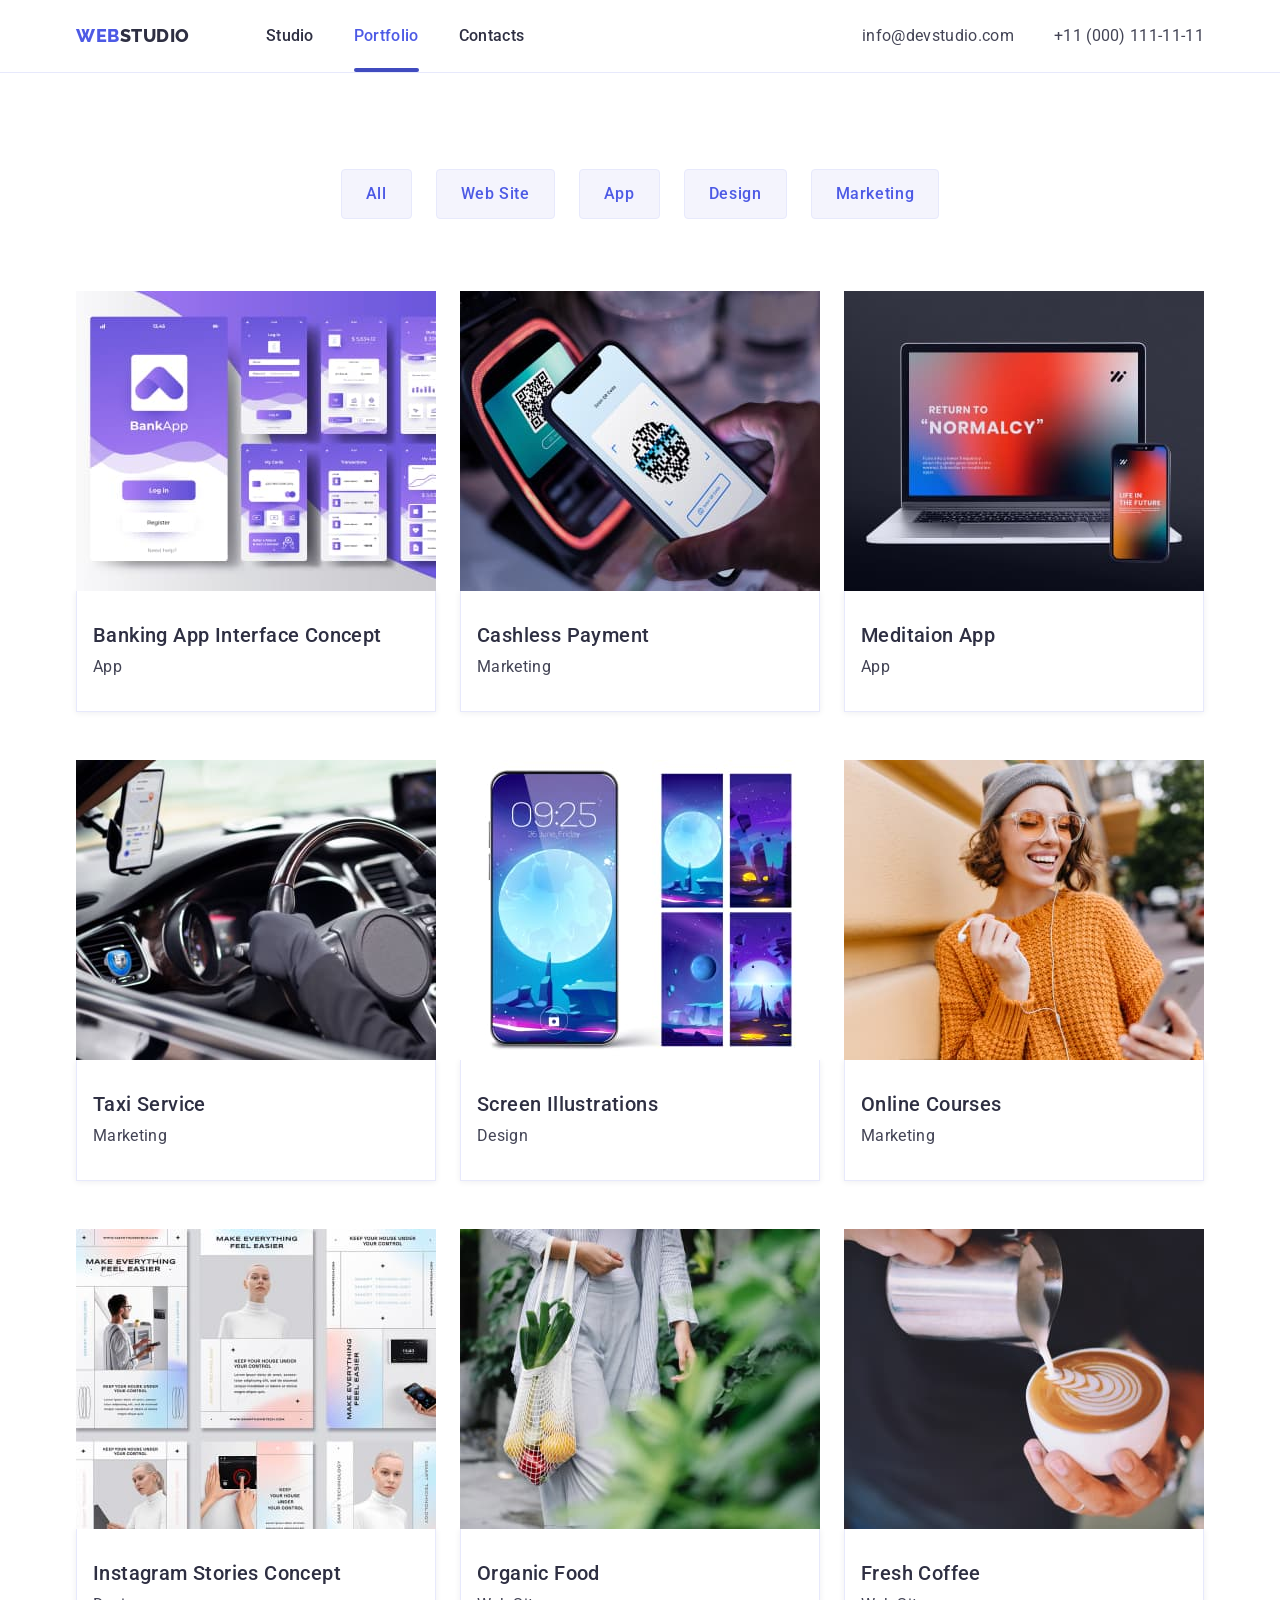
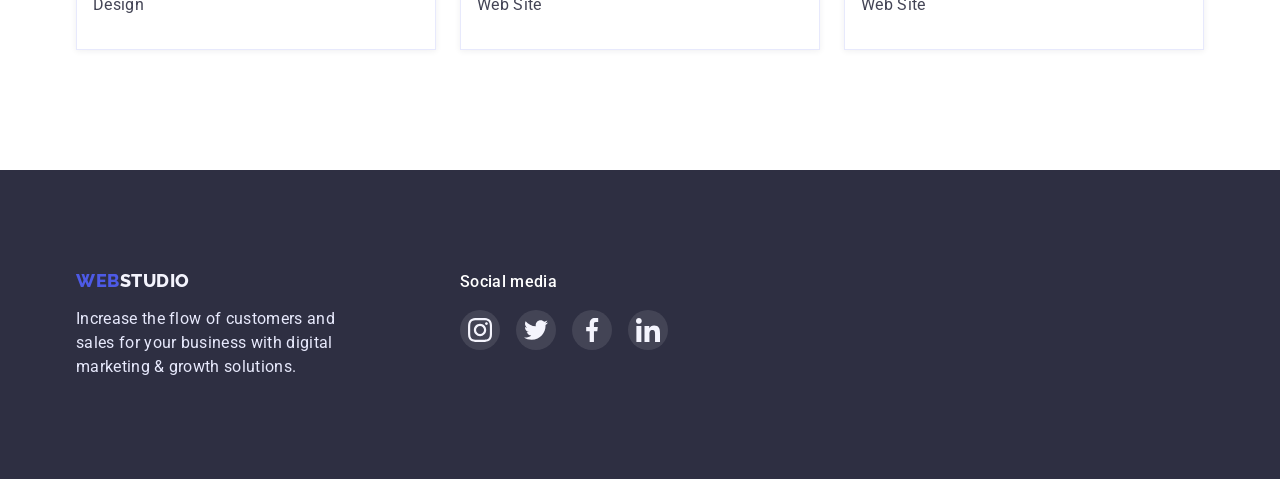
==== portfolio.html @ 072d9f93 "Create files" ====
<!DOCTYPE html>
<html lang="en">
  <head>
    <meta charset="UTF-8" />
    <meta http-equiv="X-UA-Compatible" content="IE=edge" />
    <meta name="viewport" content="width=device-width, initial-scale=1.0" />
    <title>Portfolio</title>
    <link rel="preconnect" href="https://fonts.googleapis.com" />
    <link rel="preconnect" href="https://fonts.gstatic.com" crossorigin />
    <link
      href="https://fonts.googleapis.com/css2?family=Raleway:wght@800&family=Roboto:wght@400;500;700;900&display=swap"
      rel="stylesheet"
    />
    <link
      rel="stylesheet"
      href="https://cdnjs.cloudflare.com/ajax/libs/modern-normalize/1.1.0/modern-normalize.min.css"
      integrity="sha512-wpPYUAdjBVSE4KJnH1VR1HeZfpl1ub8YT/NKx4PuQ5NmX2tKuGu6U/JRp5y+Y8XG2tV+wKQpNHVUX03MfMFn9Q=="
      crossorigin="anonymous"
      referrerpolicy="no-referrer"
    />
    <link rel="stylesheet" href="./css/styles.css" />
  </head>
  <body>
    <!-- Header -->
    <header class="header">
      <div class="container header-container">
        <nav class="nav">
          <a href="./index.html" class="header-logo link">Web<span>Studio</span></a>
          <ul class="nav-list list">
            <li class="nav-item"><a href="./index.html" class="nav-item-link link">Studio</a></li>
            <li class="nav-item">
              <a href="./portfolio.html" class="nav-item-link link current">Portfolio</a>
            </li>
            <li class="nav-item"><a href="#" class="nav-item-link link">Contacts</a></li>
          </ul>
        </nav>
        <address class="header-contacts">
          <ul class="contacts-list list">
            <li class="contacts-item">
              <a href="mailto:info@devstudio.com" class="contacts-item-link link"
                >info@devstudio.com</a
              >
            </li>
            <li class="contacts-item">
              <a href="tel:+110001111111" class="contacts-item-link link">+11 (000) 111-11-11</a>
            </li>
          </ul>
        </address>
      </div>
    </header>

    <!-- Main -->
    <main>
      <!-- Our projects -->
      <section class="projects">
        <div class="container">
          <h1 class="visually-hidden">Our projects</h1>
          <!-- Filter -->
          <ul class="filter-list list">
            <li class="filter-item"><button type="button" class="filter-btn">All</button></li>
            <li class="filter-item"><button type="button" class="filter-btn">Web Site</button></li>
            <li class="filter-item"><button type="button" class="filter-btn">App</button></li>
            <li class="filter-item"><button type="button" class="filter-btn">Design</button></li>
            <li class="filter-item"><button type="button" class="filter-btn">Marketing</button></li>
          </ul>

          <!-- Projects -->
          <ul class="project-list list">
            <li class="project-item">
              <a class="project-link link" href="#">
                <div class="card">
                  <div class="card-thumb">
                    <img
                      src="./images/portfolio-1.jpg"
                      alt="Banking App"
                      width="360"
                      height="300"
                    />
                    <p class="project-top-text">
                      14 Stylish and User-Friendly App Design Concepts · Task Manager App · Calorie
                      Tracker App · Exotic Fruit Ecommerce App · Cloud Storage App
                    </p>
                  </div>

                  <div class="card-content">
                    <h2 class="project-title">Banking App Interface Concept</h2>
                    <p class="project-text">App</p>
                  </div>
                </div>
              </a>
            </li>
            <li class="project-item">
              <a class="project-link link" href="#">
                <div class="card">
                  <div class="card-thumb">
                    <img
                      src="./images/portfolio-2.jpg"
                      alt="Cashless Payment from smartphone"
                      width="360"
                      height="300"
                    />
                    <p class="project-top-text">
                      14 Stylish and User-Friendly App Design Concepts · Task Manager App · Calorie
                      Tracker App · Exotic Fruit Ecommerce App · Cloud Storage App
                    </p>
                  </div>
                  <div class="card-content">
                    <h2 class="project-title">Cashless Payment</h2>
                    <p class="project-text">Marketing</p>
                  </div>
                </div>
              </a>
            </li>
            <li class="project-item">
              <a class="project-link link" href="#">
                <div class="card">
                  <div class="card-thumb">
                    <img
                      src="./images/portfolio-3.jpg"
                      alt="A laptop and a smartphone"
                      width="360"
                      height="300"
                    />
                    <p class="project-top-text">
                      14 Stylish and User-Friendly App Design Concepts · Task Manager App · Calorie
                      Tracker App · Exotic Fruit Ecommerce App · Cloud Storage App
                    </p>
                  </div>
                  <div class="card-content">
                    <h2 class="project-title">Meditaion App</h2>
                    <p class="project-text">App</p>
                  </div>
                </div>
              </a>
            </li>
            <li class="project-item">
              <a class="project-link link" href="#">
                <div class="card">
                  <div class="card-thumb">
                    <img
                      src="./images/portfolio-4.jpg"
                      alt="A man driving a car"
                      width="360"
                      height="300"
                    />
                    <p class="project-top-text">
                      14 Stylish and User-Friendly App Design Concepts · Task Manager App · Calorie
                      Tracker App · Exotic Fruit Ecommerce App · Cloud Storage App
                    </p>
                  </div>
                  <div class="card-content">
                    <h2 class="project-title">Taxi Service</h2>
                    <p class="project-text">Marketing</p>
                  </div>
                </div>
              </a>
            </li>
            <li class="project-item">
              <a class="project-link link" href="#">
                <div class="card">
                  <div class="card-thumb">
                    <img
                      src="./images/portfolio-5.jpg"
                      alt="A screen of a smartphone"
                      width="360"
                      height="300"
                    />
                    <p class="project-top-text">
                      14 Stylish and User-Friendly App Design Concepts · Task Manager App · Calorie
                      Tracker App · Exotic Fruit Ecommerce App · Cloud Storage App
                    </p>
                  </div>
                  <div class="card-content">
                    <h2 class="project-title">Screen Illustrations</h2>
                    <p class="project-text">Design</p>
                  </div>
                </div>
              </a>
            </li>
            <li class="project-item">
              <a class="project-link link" href="#">
                <div class="card">
                  <div class="card-thumb">
                    <img
                      src="./images/portfolio-6.jpg"
                      alt="A woman with a smartphone"
                      width="360"
                      height="300"
                    />
                    <p class="project-top-text">
                      14 Stylish and User-Friendly App Design Concepts · Task Manager App · Calorie
                      Tracker App · Exotic Fruit Ecommerce App · Cloud Storage App
                    </p>
                  </div>
                  <div class="card-content">
                    <h2 class="project-title">Online Courses</h2>
                    <p class="project-text">Marketing</p>
                  </div>
                </div>
              </a>
            </li>
            <li class="project-item">
              <a class="project-link link" href="#">
                <div class="card">
                  <div class="card-thumb">
                    <img
                      src="./images/portfolio-7.jpg"
                      alt="Instagram Stories"
                      width="360"
                      height="300"
                    />
                    <p class="project-top-text">
                      14 Stylish and User-Friendly App Design Concepts · Task Manager App · Calorie
                      Tracker App · Exotic Fruit Ecommerce App · Cloud Storage App
                    </p>
                  </div>
                  <div class="card-content">
                    <h2 class="project-title">Instagram Stories Concept</h2>
                    <p class="project-text">Design</p>
                  </div>
                </div>
              </a>
            </li>
            <li class="project-item">
              <a class="project-link link" href="#">
                <div class="card">
                  <div class="card-thumb">
                    <img
                      src="./images/portfolio-8.jpg"
                      alt="A woman with organic food"
                      width="360"
                      height="300"
                    />
                    <p class="project-top-text">
                      14 Stylish and User-Friendly App Design Concepts · Task Manager App · Calorie
                      Tracker App · Exotic Fruit Ecommerce App · Cloud Storage App
                    </p>
                  </div>
                  <div class="card-content">
                    <h2 class="project-title">Organic Food</h2>
                    <p class="project-text">Web Site</p>
                  </div>
                </div>
              </a>
            </li>
            <li class="project-item">
              <a class="project-link link" href="#">
                <div class="card">
                  <div class="card-thumb">
                    <img
                      src="./images/portfolio-9.jpg"
                      alt="A cup of coffee"
                      width="360"
                      height="300"
                    />
                    <p class="project-top-text">
                      14 Stylish and User-Friendly App Design Concepts · Task Manager App · Calorie
                      Tracker App · Exotic Fruit Ecommerce App · Cloud Storage App
                    </p>
                  </div>
                  <div class="card-content">
                    <h2 class="project-title">Fresh Coffee</h2>
                    <p class="project-text">Web Site</p>
                  </div>
                </div>
              </a>
            </li>
          </ul>
        </div>
      </section>
    </main>

    <!-- Footer -->
    <footer class="footer">
      <div class="container">
        <div class="footer-content">
          <div class="footer-left">
            <a href="./index.html" class="footer-logo link">Web<span>Studio</span></a>
            <p class="footer-text">
              Increase the flow of customers and sales for your business with digital marketing &
              growth solutions.
            </p>
          </div>
          <div class="footer-right">
            <h3 class="footer-title">Social media</h3>
            <ul class="footer-social-list list">
              <li class="footer-social-list-item">
                <a class="footer-soclial-list-link link" href="#">
                  <svg class="footer-social-list-icon" width="24" height="24">
                    <use href="./images/sprite.svg#icon-instagram"></use>
                  </svg>
                </a>
              </li>
              <li class="footer-social-list-item">
                <a class="footer-soclial-list-link link" href="#">
                  <svg class="footer-social-list-icon" width="24" height="24">
                    <use href="./images/sprite.svg#icon-twitter"></use>
                  </svg>
                </a>
              </li>
              <li class="footer-social-list-item">
                <a class="footer-soclial-list-link link" href="#">
                  <svg class="footer-social-list-icon" width="24" height="24">
                    <use href="./images/sprite.svg#icon-facebook"></use>
                  </svg>
                </a>
              </li>
              <li class="footer-social-list-item">
                <a class="footer-soclial-list-link link" href="#">
                  <svg class="footer-social-list-icon" width="24" height="24">
                    <use href="./images/sprite.svg#icon-linkedin"></use>
                  </svg>
                </a>
              </li>
            </ul>
          </div>
        </div>
      </div>
    </footer>
  </body>
</html>
---- css/styles.css ----
:root {
  --brand-color: #4d5ae5;
  --primery-color: #2e2f42;
  --secondary-color: #434455;
  --white-color: #ffffff;
  --additional-color: #e7e9fc;
  --additional-light-color: #f4f4fd;

  --background-primary: #ffffff;
  --background-secondary: #f4f4fd;
  --background-accent: #2e2f42;
  --background-btn-accent: #404bbf;
  --background-footer-accent: #31d0aa;

  --project-list-gap: 24px;
  --transition: 250ms cubic-bezier(0.4, 0, 0.2, 1);
}

body {
  font-family: "Roboto", sans-serif;
  font-size: 16px;
  font-weight: 500;
  color: var(--primery-color);
  background-color: var(--background-primary);
}

h1,
h2,
h3,
h4,
h5,
h6,
p {
  margin-top: 0;
  margin-bottom: 0;
}

ul,
ol {
  margin-top: 0;
  margin-bottom: 0;
  padding-left: 0;
}

img {
  display: block;
  max-width: 100%;
  height: auto;
}

.container {
  max-width: 1158px;
  padding: 0 15px;
  margin: 0 auto;
}

.list {
  list-style: none;
}

.link {
  text-decoration: none;
}

.title {
  font-size: 36px;
  line-height: 1.11;
  letter-spacing: 0.02em;
  text-transform: capitalize;
}

.nav-item .current {
  color: var(--brand-color);
}

.visually-hidden {
  position: absolute;
  white-space: nowrap;
  width: 1px;
  height: 1px;
  overflow: hidden;
  border: 0;
  padding: 0;
  clip: rect(0 0 0 0);
  clip-path: inset(50%);
  margin: -1px;
}

.current {
  position: relative;
}

.current::after {
  content: "";
  position: absolute;
  left: 0;
  bottom: 0;
  width: 100%;
  height: 4px;
  border-radius: 2px;
  background-color: var(--background-btn-accent);
}

/* WEBSTUDIO PAGE */
/* Header */

.header {
  border-bottom: 1px solid var(--additional-color);
}

.header-container {
  display: flex;
  align-items: center;
}

.nav {
  display: flex;
  align-items: center;
}

.header-logo {
  display: block;
  padding-top: 24px;
  padding-bottom: 24px;
  margin-right: 76px;
  font-family: "Raleway";
  font-weight: 800;
  font-size: 18px;
  line-height: 1.33;
  letter-spacing: 0.03em;
  text-transform: uppercase;
  color: var(--brand-color);
}

.header-logo span {
  color: var(--primery-color);
}

.nav-list {
  display: flex;
  align-items: center;
}

.nav-item:not(:last-child) {
  margin-right: 40px;
}

.nav-item-link {
  display: block;
  padding-top: 24px;
  padding-bottom: 24px;
  line-height: 1.5;
  letter-spacing: 0.02em;
  color: var(--primery-color);
  transition: color var(--transition);
}

.nav-item-link:hover,
.nav-item-link:focus {
  color: var(--background-btn-accent);
}

.header-contacts {
  margin-left: auto;
  font-style: normal;
}

.contacts-list {
  display: flex;
  align-items: center;
}

.contacts-item:not(:last-child) {
  margin-right: 40px;
}

.contacts-item-link {
  display: block;
  padding-top: 24px;
  padding-bottom: 24px;
  font-weight: 400;
  line-height: 1.5;
  letter-spacing: 0.02em;
  color: var(--secondary-color);
  transition: color var(--transition);
}

.contacts-item-link:hover,
.contacts-item-link:focus {
  color: var(--background-btn-accent);
}

/* Hero */

.hero {
  padding-top: 188px;
  padding-bottom: 188px;
  background-color: var(--background-accent);
  max-width: 1440px;
  background-image: linear-gradient(rgba(46, 47, 66, 0.7), rgba(46, 47, 66, 0.7)),
    url(../images/people-office.jpg);
  background-size: cover;
  margin: 0 auto;
  text-align: center;
}

.hero-title {
  margin-bottom: 48px;
  font-size: 56px;
  line-height: 1.07;
  letter-spacing: 0.02em;
  text-transform: capitalize;
  color: var(--white-color);
}

.hero-title span {
  text-transform: none;
}

.hero-btn {
  padding: 16px 32px;
  cursor: pointer;
  font-family: inherit;
  font-weight: 500;
  font-size: 16px;
  line-height: 1.5;
  letter-spacing: 0.04em;
  color: var(--white-color);
  background-color: var(--brand-color);
  border: transparent;
  box-shadow: 0px 4px 4px rgba(0, 0, 0, 0.15);
  border-radius: 4px;
  /* text-align: center; */
  transition: background-color var(--transition);
}

.hero-btn:hover,
.hero-btn:focus {
  background-color: var(--background-btn-accent);
}

/* About us */

.about {
  padding-top: 120px;
  padding-bottom: 120px;
}

.about-title {
}

.about-list {
  display: flex;
  justify-content: center;
}

.about-item {
  flex-basis: calc((100% - 3 * 24px) / 4);
}

.about-item:not(:last-child) {
  margin-right: 24px;
}

.about-subtitle {
  margin-bottom: 8px;
  font-weight: 500;
  font-size: 20px;
  line-height: 1.2;
  letter-spacing: 0.02em;
}

.about-text {
  font-weight: 400;
  line-height: 1.5;
  letter-spacing: 0.02em;
  color: var(--secondary-color);
}

/* Our work */

.feature {
  padding-bottom: 120px;
}

.feature-title {
  margin-bottom: 72px;
  text-align: center;
}

.feature-list {
  display: flex;
  justify-content: center;
}

.feature-item {
  flex-basis: calc((100% - 2 * 24px) / 3);
}

.feature-item:not(:last-child) {
  margin-right: 24px;
}

/* Our team */

.team {
  padding-top: 120px;
  padding-bottom: 120px;
  background-color: var(--background-secondary);
}

.team-title {
  margin-bottom: 72px;
  text-align: center;
}

.team-list {
  display: flex;
  justify-content: center;
}

.team-item {
  flex-basis: calc((100% - 3 * 24px) / 4);
  background-color: var(--background-primary);
  box-shadow: 0px 1px 6px rgba(46, 47, 66, 0.08), 0px 1px 1px rgba(46, 47, 66, 0.16),
    0px 2px 1px rgba(46, 47, 66, 0.08);
  border-radius: 0px 0px 4px 4px;
}

.team-item:not(:last-child) {
  margin-right: 24px;
}

.team-card-content {
  padding: 32px 16px;
  text-align: center;
}

.team-subtitle {
  margin-bottom: 8px;
  font-weight: 500;
  font-size: 20px;
  line-height: 1.2;
  letter-spacing: 0.02em;
}

.team-text {
  font-weight: 400;
  line-height: 1.5;
  letter-spacing: 0.02em;
  color: var(--secondary-color);
  margin-bottom: 8px;
}

.about-item > .about-icon {
  background-color: var(--additional-light-color);
  width: 100%;
  height: 112px;
  display: flex;
  justify-content: center;
  align-items: center;
  padding: 24px 100px;
  border-radius: 4px;
  margin-bottom: 8px;
}

.about-icon {
}

.social-list {
  display: flex;
  justify-content: center;
  gap: 24px;
}

.social-list-link {
  display: flex;
  justify-content: center;
  align-items: center;
  width: 40px;
  height: 40px;
  border-radius: 50%;
  background-color: var(--brand-color);
  color: var(--additional-light-color);
  transition: background-color var(--transition);
}

.social-list-link:hover,
.social-list-link:focus {
  background-color: var(--background-btn-accent);
}

.social-list-icon {
  fill: currentColor;
}

/* Customers */

.customers {
  padding-top: 130px;
  padding-bottom: 120px;
}

.customers-title {
  margin-bottom: 72px;
  text-align: center;
}

.customers-list {
  display: flex;
  gap: 24px;
}

.customers-item {
  width: calc((100% - 24px * 5) / 6);
  height: 88px;
}

.customers-link {
  width: 100%;
  height: 100%;
  border: 1px solid #8e8f99;
  border-radius: 4px;
  display: flex;
  justify-content: center;
  align-items: center;
  color: #8e8f99;
  transition: border-color var(--transition);
}

.customers-icon {
  fill: currentColor;
  transition: fill var(--transition);
}

.customers-link:hover,
.customers-link:focus {
  border-color: var(--background-btn-accent);
}
.customers-link:hover .customers-icon,
.customers-link:focus .customers-icon {
  fill: var(--background-btn-accent);
}

/* Footer */

.footer {
  padding-top: 100px;
  padding-bottom: 100px;
  background-color: var(--background-accent);
}

.footer-logo {
  display: inline-block;
  margin-bottom: 16px;
  font-family: "Raleway";
  font-weight: 800;
  font-size: 18px;
  line-height: 1.17;
  letter-spacing: 0.03em;
  text-transform: uppercase;
  color: var(--brand-color);
}

.footer-logo span {
  color: var(--additional-light-color);
}

.footer-text {
  max-width: 264px;
  font-weight: 400;
  line-height: 1.5;
  letter-spacing: 0.02em;
  color: var(--additional-color);
}

.footer > .container {
}

.footer-content {
  display: flex;
  justify-content: flex-start;
  align-items: baseline;
}

.footer-left {
  margin-right: 120px;
}

.footer-right {
}

.footer-title {
  font-weight: 500;
  font-size: 16px;
  line-height: 1.5;
  letter-spacing: 0.02em;
  color: var(--white-color);
  margin-bottom: 16px;
}

.footer-social-list {
  display: flex;
  justify-content: center;
  gap: 16px;
}

.footer-social-list-item {
}

.footer-soclial-list-link {
  display: flex;
  justify-content: center;
  align-items: center;
  width: 40px;
  height: 40px;
  border-radius: 50%;
  background-color: rgba(255, 255, 255, 0.1);
  color: var(--additional-light-color);
  transition: background-color var(--transition);
}

.footer-social-list-icon {
  fill: currentColor;
}

.footer-soclial-list-link:hover,
.footer-soclial-list-link:focus {
  background-color: var(--background-footer-accent);
}

/* PORTFOLIO PAGE */

/* Our projects */

.projects {
  padding-top: 96px;
  padding-bottom: 120px;
}

.filter-list {
  margin-bottom: 72px;
  display: flex;
  justify-content: center;
}

.filter-item:not(:last-child) {
  margin-right: 24px;
}

.filter-btn {
  padding: 12px 24px;
  cursor: pointer;
  font-family: inherit;
  font-weight: 500;
  font-size: 16px;
  line-height: 1.5;
  display: flex;
  align-items: center;
  text-align: center;
  letter-spacing: 0.04em;
  color: var(--brand-color);
  background-color: var(--additional-light-color);
  border: 1px solid var(--additional-color);
  border-radius: 4px;
  transition: color var(--transition), border var(--transition), background-color var(--transition),
    box-shadow var(--transition);
}

.filter-btn:hover,
.filter-btn:focus {
  color: var(--white-color);
  border: 1px solid var(--background-btn-accent);
  background-color: var(--background-btn-accent);
  box-shadow: 0px 3px 1px rgba(0, 0, 0, 0.1), 0px 2px 1px rgba(0, 0, 0, 0.08),
    0px 2px 2px rgba(0, 0, 0, 0.12);
}

.project-list {
  padding: 0;
  margin: 0;
  display: flex;
  flex-wrap: wrap;
  margin-left: calc(-1 * var(--project-list-gap));
  margin-bottom: -48px;
}

.project-list > .project-item {
  flex-basis: calc(100% / 3 - var(--project-list-gap));
  margin-left: var(--project-list-gap);
  margin-bottom: 48px;
}

.project-link {
  cursor: pointer;
  color: currentColor;
}

.project-link:hover .card-content {
  border-left: 0.5px solid var(--additional-light-color);
  border-right: 0.5px solid var(--additional-light-color);
  border-bottom: 0.5px solid var(--additional-light-color);
  box-shadow: 0px 1px 6px rgba(46, 47, 66, 0.08), 0px 1px 1px rgba(46, 47, 66, 0.16),
    0px 2px 1px rgba(46, 47, 66, 0.08);
}

.project-link:focus .card-content {
  border-left: 0.5px solid var(--additional-light-color);
  border-right: 0.5px solid var(--additional-light-color);
  border-bottom: 0.5px solid var(--additional-light-color);
  box-shadow: 0px 1px 6px rgba(46, 47, 66, 0.08), 0px 1px 1px rgba(46, 47, 66, 0.16),
    0px 2px 1px rgba(46, 47, 66, 0.08);
}

.card {
}

.card-content {
  padding-top: 32px;
  padding-bottom: 32px;
  padding-left: 16px;
  border-left: 1px solid var(--additional-color);
  border-right: 1px solid var(--additional-color);
  border-bottom: 1px solid var(--additional-color);
  box-shadow: 0px 1px 6px rgba(46, 47, 66, 0.08);
  transition: box-shadow var(--transition), border-left var(--transition),
    border-right var(--transition), border-bottom var(--transition);
}

.project-title {
  margin-bottom: 8px;
  font-weight: 500;
  font-size: 20px;
  line-height: 1.2;
  letter-spacing: 0.02em;
}

.project-text {
  font-weight: 400;
  font-size: 16px;
  line-height: 1.5;
  letter-spacing: 0.02em;
  color: var(--secondary-color);
}

.card-thumb {
  position: relative;
  overflow: hidden;
}

.project-item:hover .project-top-text {
  transform: translateY(0);
}

.project-top-text {
  position: absolute;
  top: 0;
  height: 100%;
  padding: 40px 32px;
  font-weight: 400;
  line-height: 1.5;
  letter-spacing: 0.02em;
  color: var(--additional-light-color);
  background-color: var(--brand-color);
  transform: translateY(100%);
  transition: transform var(--transition);
  overflow: auto;
}

/* MODAL */

.backdrop {
  position: fixed;
  top: 0;
  width: 100%;
  height: 100%;
  background-color: rgba(46, 47, 66, 0.4);
  transition: opacity var(--transition), visibility var(--transition);
}

.modal {
  position: absolute;
  top: 50%;
  left: 50%;
  transform: translate(-50%, -50%) scale(1);
  transition: transform var(--transition);
  padding: 24px;
  width: 408px;
  min-height: 576px;
  background-color: #fcfcfc;
  box-shadow: 0px 1px 1px rgba(0, 0, 0, 0.14), 0px 1px 3px rgba(0, 0, 0, 0.12),
    0px 2px 1px rgba(0, 0, 0, 0.2);
  border-radius: 4px;
}

.backdrop.is-hidden .modal {
  transform: translate(-50%, -50%) scale(0);
}

.modal-close-button {
  width: 24px;
  height: 24px;
  background-color: var(--additional-color);
  color: #000000;
  border: 1px solid rgba(0, 0, 0, 0.1);
  border-radius: 50%;
  display: flex;
  justify-content: center;
  align-items: center;
  margin-left: auto;
  cursor: pointer;
  transition: background-color var(--transition), color var(--transition);
}

.modal-close-button:hover,
.modal-close-button:focus {
  background-color: var(--background-btn-accent);
  color: var(--white-color);
}

.close-button {
  fill: currentColor;
}

.is-hidden {
  opacity: 0;
  visibility: hidden;
  pointer-events: none;
}
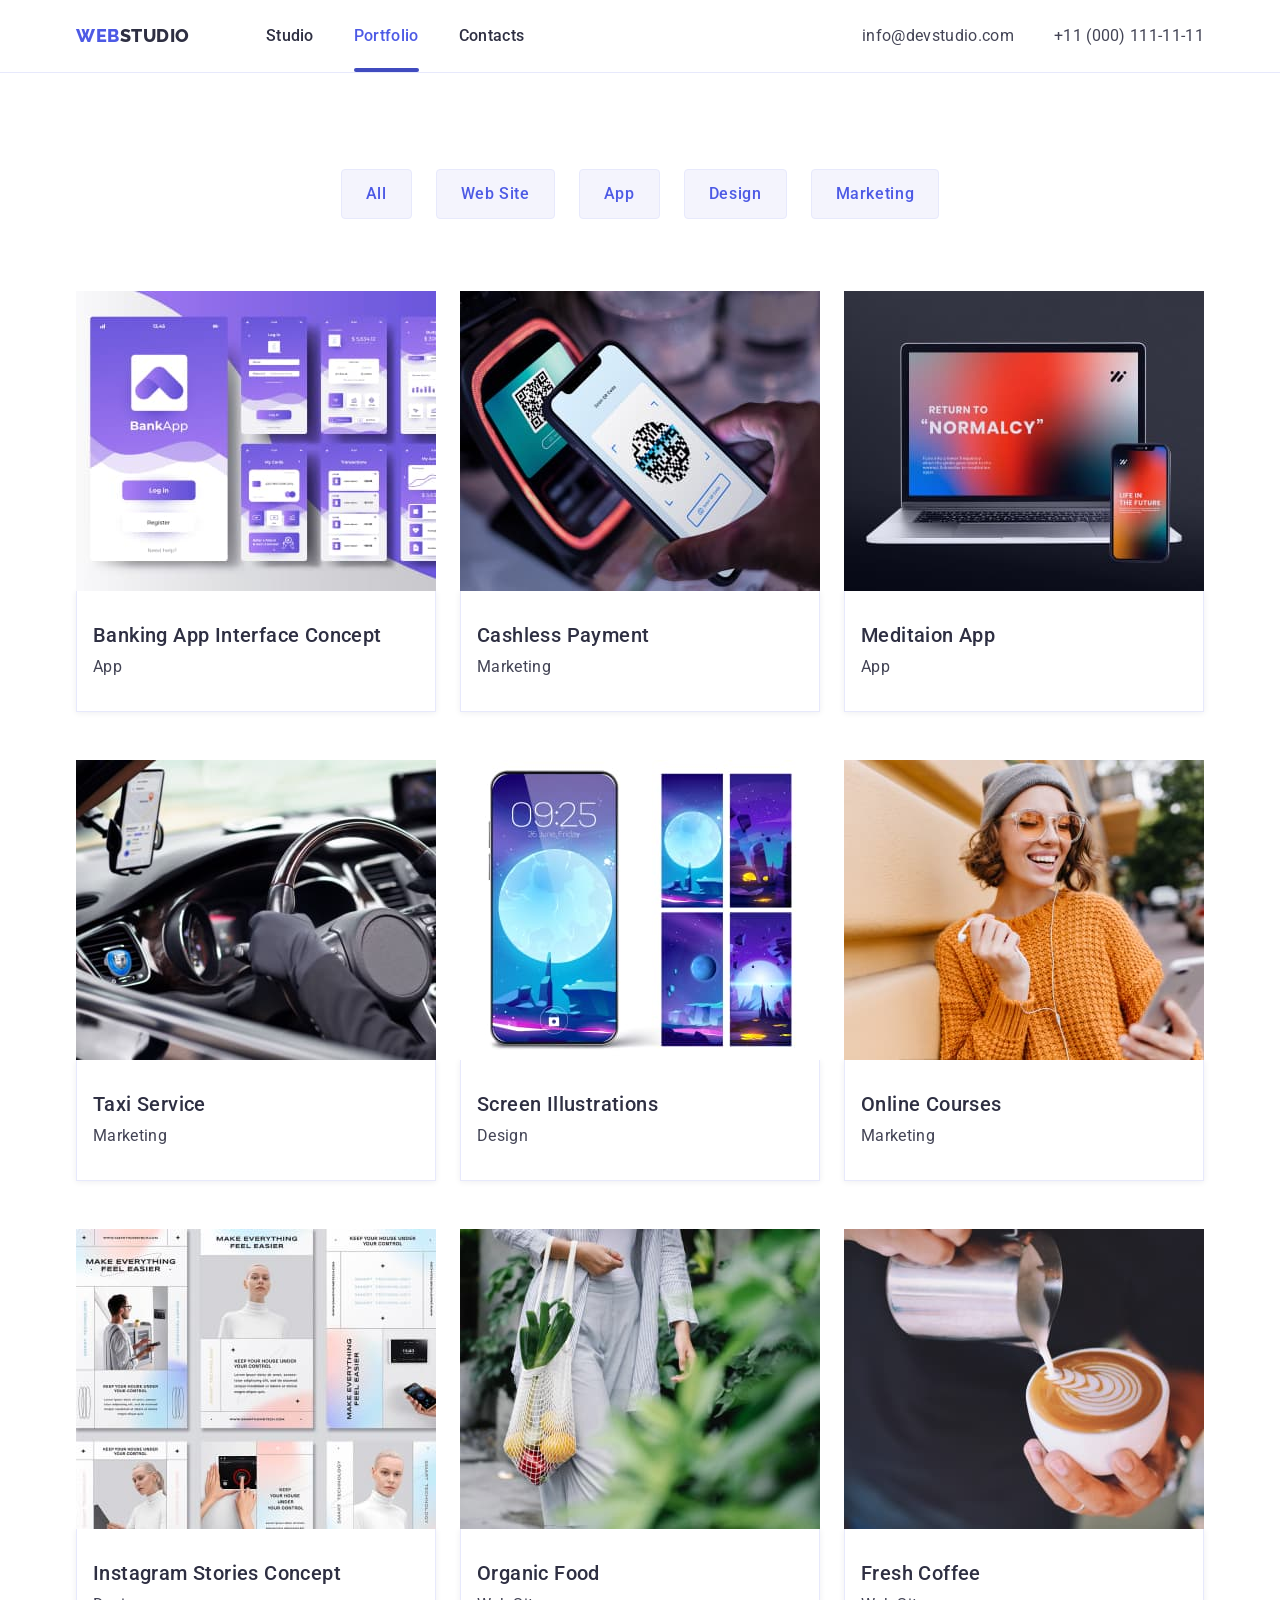
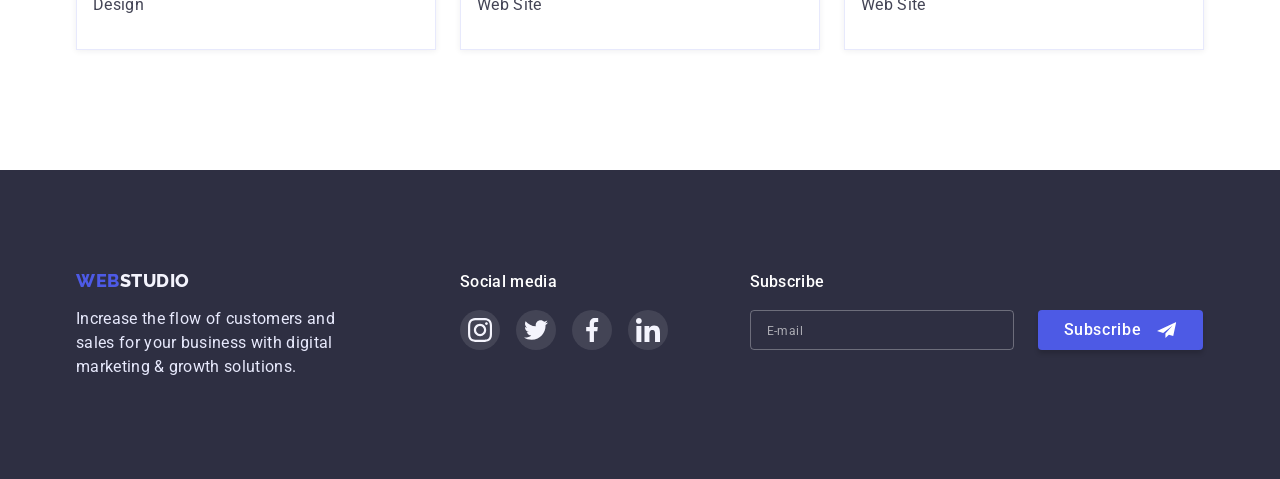
==== commit fad5df73: "Update files" ====
--- a/portfolio.html
+++ b/portfolio.html
@@ -314,6 +314,28 @@
               </li>
             </ul>
           </div>
+          <div class="footer-last">
+            <p class="footer-last-title">Subscribe</p>
+            <div class="footer-input">
+              <label for="footer-input-email" class="footer-input-name visually-hidden"
+                >Subscribe</label
+              >
+              <input
+                type="email"
+                class="user-email-input"
+                name="user-email"
+                id="footer-input-email"
+                placeholder="E-mail"
+                required
+              />
+              <button type="submit" class="footer-btn">
+                <span>Subscribe</span>
+                <svg class="footer-btn-icon" width="24" height="24">
+                  <use href="./images/sprite.svg#footer-btn-icon"></use>
+                </svg>
+              </button>
+            </div>
+          </div>
         </div>
       </div>
     </footer>
--- a/css/styles.css
+++ b/css/styles.css
@@ -227,7 +227,7 @@
   letter-spacing: 0.04em;
   color: var(--white-color);
   background-color: var(--brand-color);
-  border: transparent;
+  border-color: transparent;
   box-shadow: 0px 4px 4px rgba(0, 0, 0, 0.15);
   border-radius: 4px;
   /* text-align: center; */
@@ -488,6 +488,7 @@
 }
 
 .footer-right {
+  margin-right: 80px;
 }
 
 .footer-title {
@@ -527,6 +528,79 @@
 .footer-soclial-list-link:hover,
 .footer-soclial-list-link:focus {
   background-color: var(--background-footer-accent);
+}
+
+.footer-last {
+  margin: 0 auto;
+}
+.footer-last-title {
+  line-height: 1.5;
+  letter-spacing: 0.02em;
+  color: var(--white-color);
+  margin-bottom: 16px;
+}
+.footer-input {
+  display: flex;
+  justify-content: center;
+  align-items: center;
+}
+
+.user-email-input {
+  width: 264px;
+  height: 40px;
+  padding: 8px 16px;
+  margin-right: 24px;
+  background-color: transparent;
+  color: var(--white-color);
+  border: 1px solid rgba(255, 255, 255, 0.3);
+  outline: none;
+  border-radius: 4px;
+  transition: border var(--transition);
+}
+
+.user-email-input:focus {
+  border: 1px solid var(--brand-color);
+}
+
+.user-email-input::placeholder {
+  font-family: inherit;
+  font-weight: 400;
+  font-size: 12px;
+  line-height: 2;
+  letter-spacing: 0.04em;
+  color: rgba(255, 255, 255, 0.6);
+}
+
+.footer-btn {
+  display: flex;
+  justify-content: center;
+  align-items: center;
+  padding: 8px 24px;
+  width: 165px;
+  height: 40px;
+  font-family: inherit;
+  font-weight: 500;
+  font-size: 16px;
+  line-height: 1.5;
+  letter-spacing: 0.04em;
+  color: var(--white-color);
+  background-color: var(--brand-color);
+  box-shadow: 0px 4px 4px rgba(0, 0, 0, 0.15);
+  border-color: transparent;
+  border-radius: 4px;
+  cursor: pointer;
+  transition: background-color var(--transition);
+}
+
+.footer-btn-icon {
+  margin-left: 16px;
+  background-color: transparent;
+  fill: var(--white-color);
+}
+
+.footer-btn:hover,
+.footer-btn:focus {
+  background-color: var(--background-btn-accent);
 }
 
 /* PORTFOLIO PAGE */
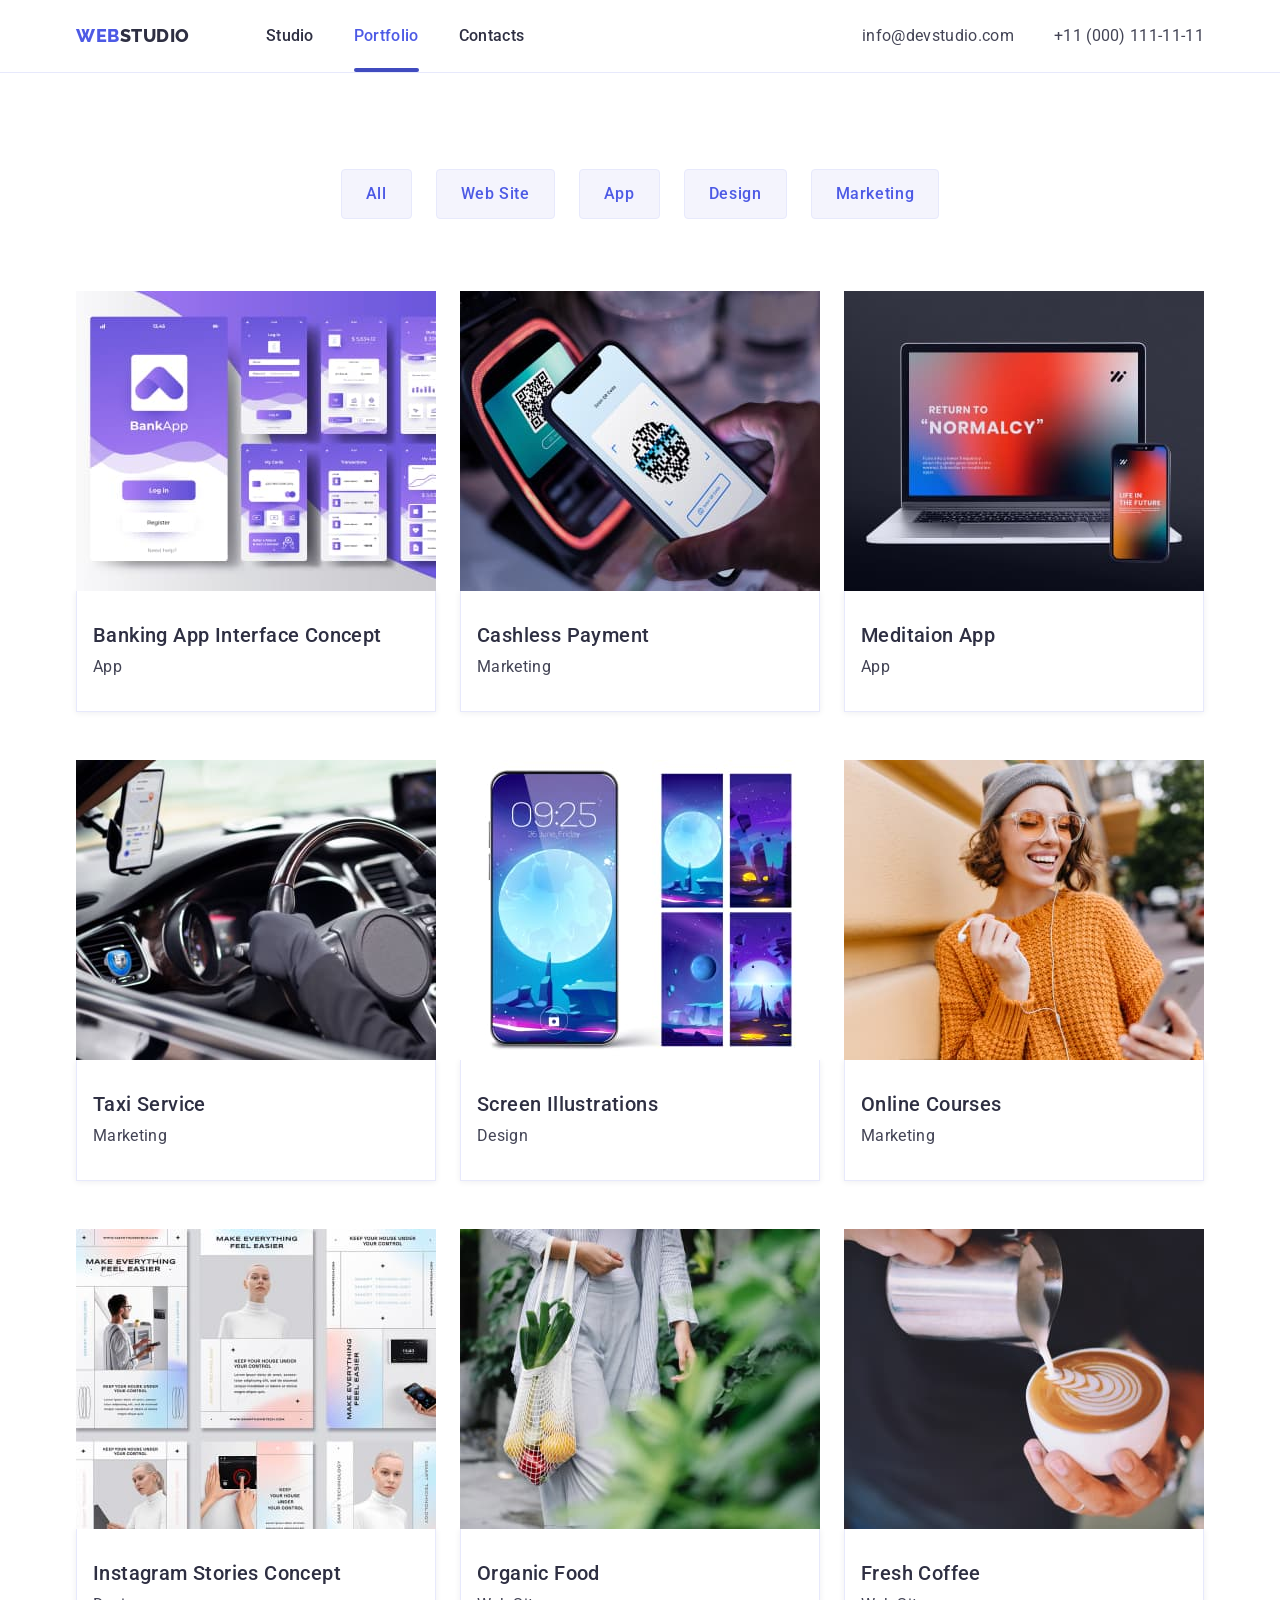
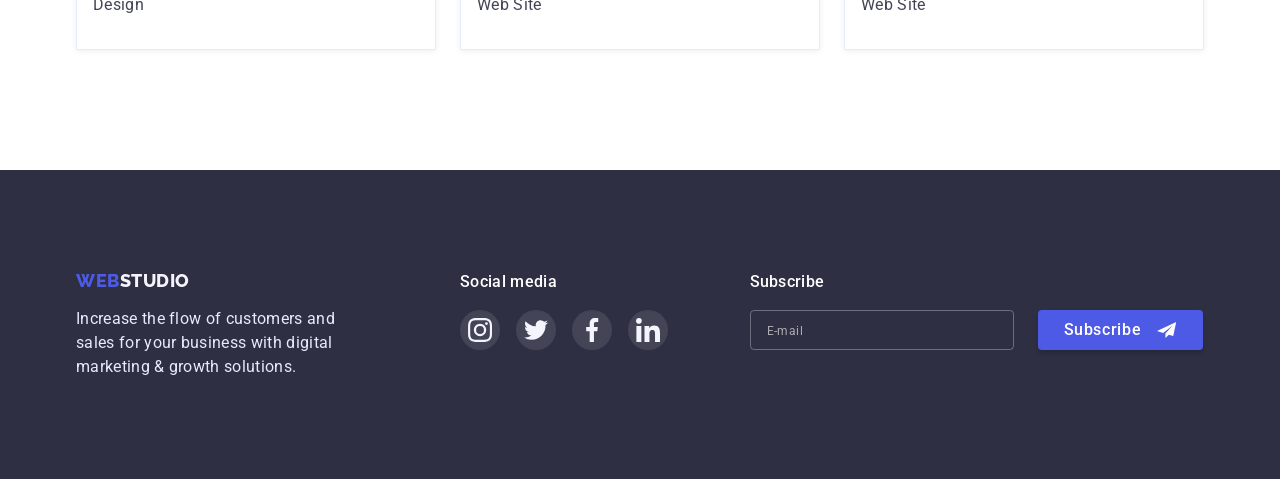
==== commit cbf1b7a9: "Update files" ====
--- a/portfolio.html
+++ b/portfolio.html
@@ -331,7 +331,7 @@
               <button type="submit" class="footer-btn">
                 <span>Subscribe</span>
                 <svg class="footer-btn-icon" width="24" height="24">
-                  <use href="./images/sprite.svg#footer-btn-icon"></use>
+                  <use href="./images/icons.svg#footer-btn-icon"></use>
                 </svg>
               </button>
             </div>
--- a/css/styles.css
+++ b/css/styles.css
@@ -5,6 +5,7 @@
   --white-color: #ffffff;
   --additional-color: #e7e9fc;
   --additional-light-color: #f4f4fd;
+  --modal-text-color: #8e8f99;
 
   --background-primary: #ffffff;
   --background-secondary: #f4f4fd;
@@ -758,7 +759,7 @@
   left: 50%;
   transform: translate(-50%, -50%) scale(1);
   transition: transform var(--transition);
-  padding: 24px;
+  padding: 72px 24px 24px 24px;
   width: 408px;
   min-height: 576px;
   background-color: #fcfcfc;
@@ -772,6 +773,9 @@
 }
 
 .modal-close-button {
+  position: absolute;
+  top: 24px;
+  right: 24px;
   width: 24px;
   height: 24px;
   background-color: var(--additional-color);
@@ -801,3 +805,147 @@
   visibility: hidden;
   pointer-events: none;
 }
+
+.modal-form {
+  display: flex;
+  flex-direction: column;
+}
+
+.modal-form-text {
+  margin-bottom: 16px;
+  line-height: 1.5;
+  text-align: center;
+  letter-spacing: 0.02em;
+  color: var(--primery-color);
+}
+
+.modal-form-field {
+  margin-bottom: 8px;
+}
+
+.modal-form-input-desc {
+  display: block;
+  margin-bottom: 4px;
+  font-weight: 400;
+  font-size: 12px;
+  line-height: 1.17;
+  letter-spacing: 0.01em;
+  color: var(--modal-text-color);
+}
+
+.modal-form-input {
+  width: 100%;
+  height: 40px;
+  padding-left: 38px;
+  border: 1px solid rgba(33, 33, 33, 0.2);
+  border-radius: 4px;
+  transition: border-color var(--transition);
+}
+
+.modal-form-input:focus {
+  outline: none;
+  border-color: var(--brand-color);
+}
+
+.modal-form-input-icon {
+  position: absolute;
+  top: 50%;
+  left: 16px;
+  transform: translateY(-50%);
+  fill: var(--primery-color);
+  transition: fill var(--transition);
+}
+
+.modal-form-input:focus + .modal-form-input-icon {
+  fill: var(--brand-color);
+}
+
+.modal-form-input-wrap {
+  position: relative;
+}
+
+.modal-form-comment {
+  resize: none;
+  width: 100%;
+  height: 120px;
+  border: 1px solid rgba(33, 33, 33, 0.2);
+  border-radius: 4px;
+  padding: 8px 16px;
+  transition: border-color var(--transition);
+}
+
+.modal-form-comment:focus {
+  outline: none;
+  border-color: var(--brand-color);
+}
+
+.modal-form-comment::placeholder {
+  font-weight: 400;
+  font-size: 12px;
+  line-height: 1.33;
+  letter-spacing: 0.04em;
+  color: rgba(117, 117, 117, 0.5);
+}
+
+.modal-form-check-desc span {
+  display: flex;
+  justify-content: center;
+  align-items: center;
+  margin-right: 8px;
+  width: 16px;
+  height: 16px;
+  border: 1.25px solid var(--primery-color);
+  border-radius: 2px;
+  fill: transparent;
+  cursor: pointer;
+  transition: background-color var(--transition), border var(--transition) fill var(--transition);
+}
+
+.modal-form-check-desc {
+  display: flex;
+  align-items: center;
+  margin-top: 8px;
+  margin-bottom: 24px;
+  font-weight: 400;
+  font-size: 12px;
+  line-height: 1.33;
+  letter-spacing: 0.04em;
+  color: #757575;
+}
+
+.modal-form-check:checked + .modal-form-check-desc span {
+  background-color: var(--background-btn-accent);
+  border: 1.25px solid var(--background-btn-accent);
+  fill: var(--white-color);
+}
+
+.modal-form-check:focus + .modal-form-check-desc span {
+  outline: 1px solid var(--brand-color);
+}
+
+.modal-form-check-desc > a {
+  color: var(--brand-color);
+}
+.modal-form-button {
+  min-width: 169px;
+  padding: 16px 32px;
+  align-self: center;
+  cursor: pointer;
+  font-family: inherit;
+  font-weight: 500;
+  font-size: 16px;
+  line-height: 1.5;
+  letter-spacing: 0.04em;
+  color: var(--white-color);
+  background-color: var(--brand-color);
+  border-color: transparent;
+  box-shadow: 0px 4px 4px rgba(0, 0, 0, 0.15);
+  border-radius: 4px;
+  /* text-align: center; */
+  transition: background-color var(--transition);
+}
+
+.modal-form-button:hover,
+.modal-form-button:focus {
+  background-color: var(--background-btn-accent);
+}
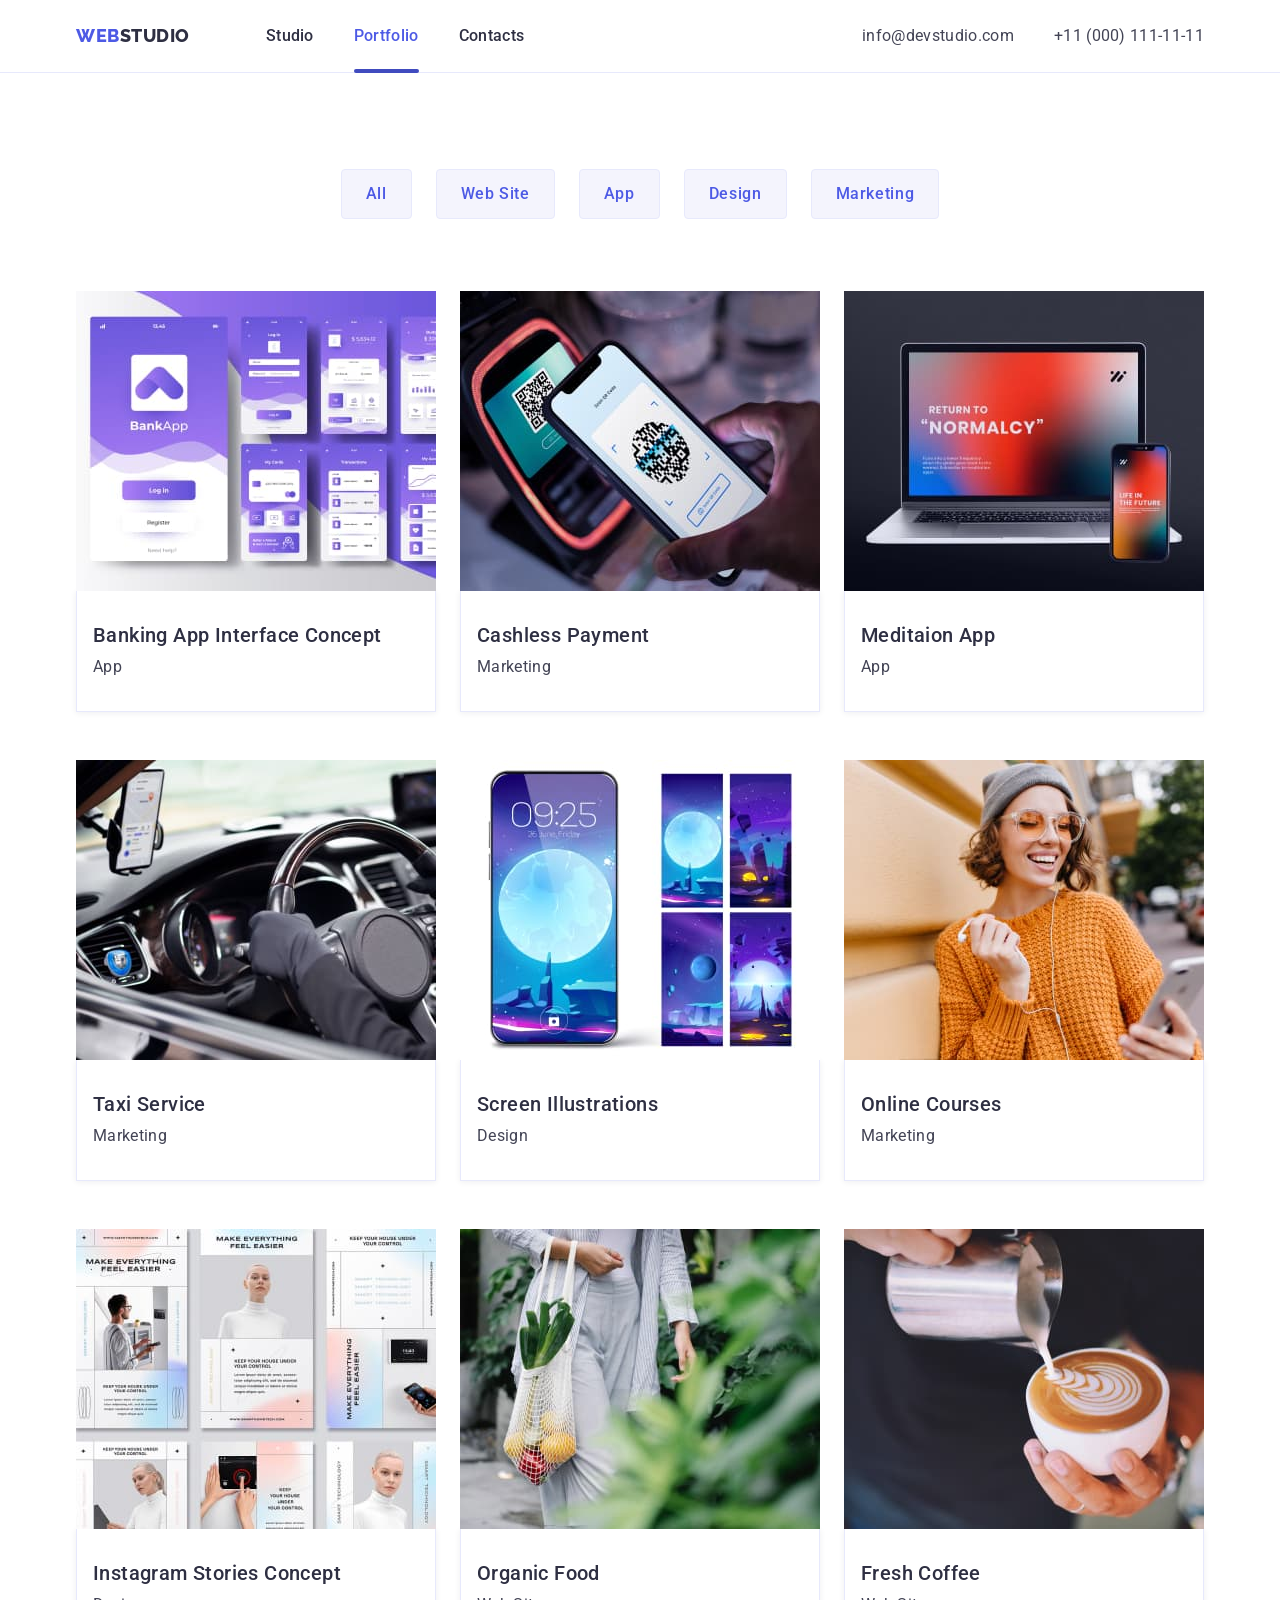
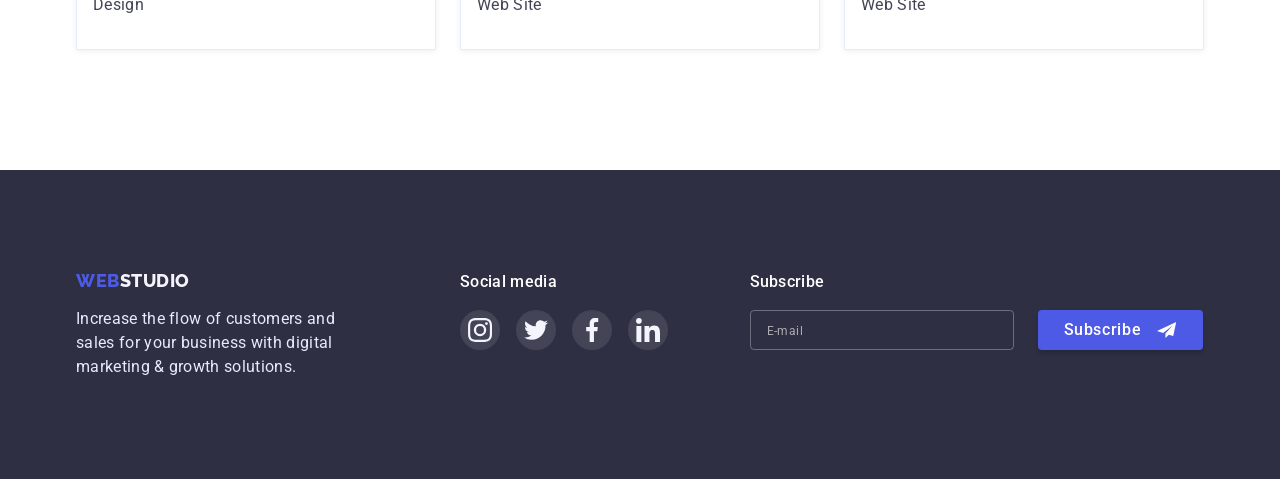
==== commit 403ac03e: "Update footer-form" ====
--- a/portfolio.html
+++ b/portfolio.html
@@ -316,7 +316,7 @@
           </div>
           <div class="footer-last">
             <p class="footer-last-title">Subscribe</p>
-            <div class="footer-input">
+            <form class="footer-input">
               <label for="footer-input-email" class="footer-input-name visually-hidden"
                 >Subscribe</label
               >
@@ -334,7 +334,7 @@
                   <use href="./images/icons.svg#footer-btn-icon"></use>
                 </svg>
               </button>
-            </div>
+            </form>
           </div>
         </div>
       </div>
--- a/css/styles.css
+++ b/css/styles.css
@@ -95,7 +95,7 @@
   content: "";
   position: absolute;
   left: 0;
-  bottom: 0;
+  bottom: -1px;
   width: 100%;
   height: 4px;
   border-radius: 2px;
